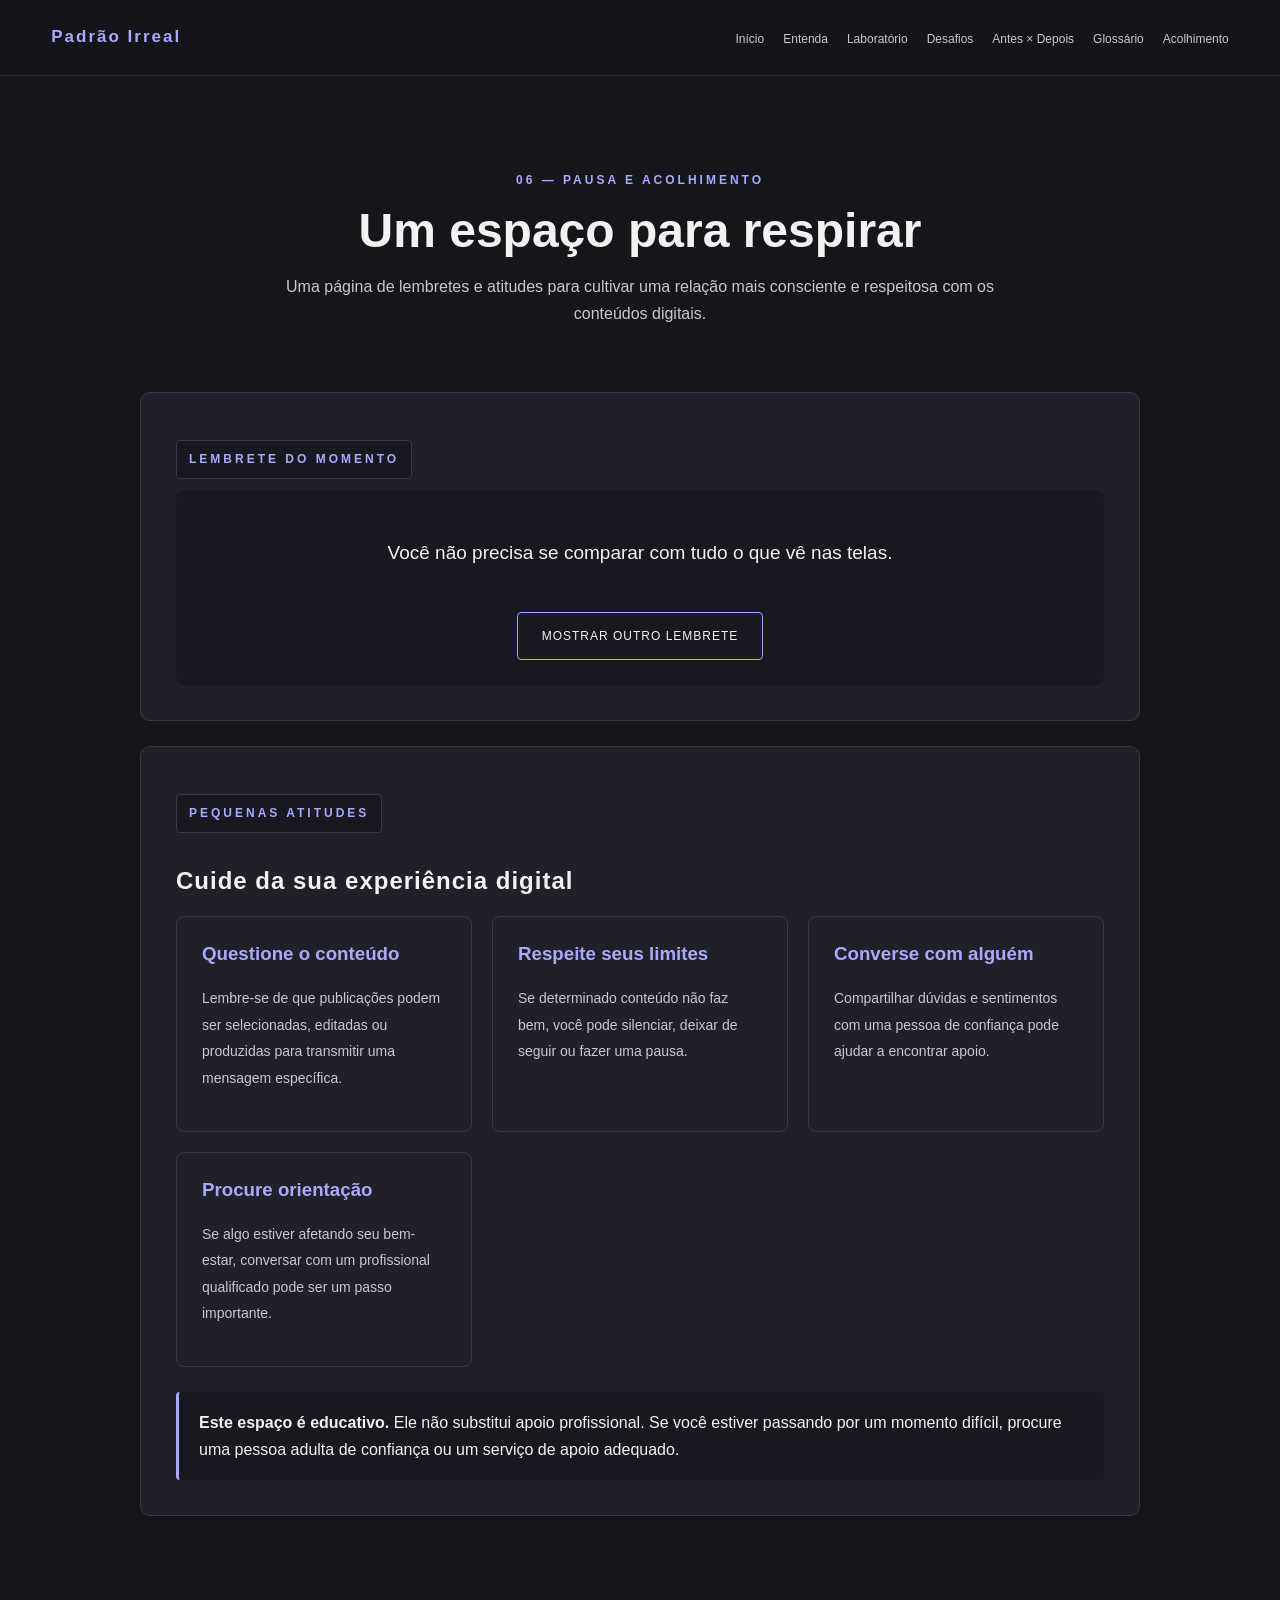
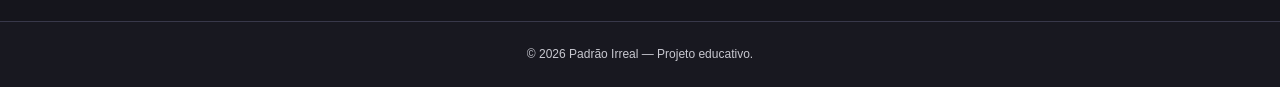
==== pages/acolhimento.html @ 82a1887c "Add files via upload" ====
<!DOCTYPE html>
<html lang="pt-BR">
<head>
    <meta charset="UTF-8">
    <meta name="viewport" content="width=device-width, initial-scale=1.0">
    <meta name="description" content="Padrão Irreal: conteúdo educativo sobre imagens, filtros e percepção.">
    <title>Acolhimento | Padrão Irreal</title>
    <link rel="stylesheet" href="../style.css">
</head>
<body>
    <a href="#conteudo-principal" class="skip-link">Pular para o conteúdo</a>
    <header>
        <nav aria-label="Navegação principal">
            <a class="logo" href="../index.html">Padrão Irreal</a>
            <ul>
                <li><a href="../index.html">Início</a></li>
                <li><a href="distorcao.html">Entenda</a></li>
                <li><a href="laboratorio.html">Laboratório</a></li>
                <li><a href="desafios.html">Desafios</a></li>
                <li><a href="comparacao.html">Antes × Depois</a></li>
                <li><a href="glossario.html">Glossário</a></li>
                <li><a href="acolhimento.html">Acolhimento</a></li>
            </ul>
        </nav>
    </header>
    <main id="conteudo-principal" class="inner-page">
        
<section class="inner-hero">
    <p class="tag">06 — PAUSA E ACOLHIMENTO</p>
    <h1>Um espaço para respirar</h1>
    <p>Uma página de lembretes e atitudes para cultivar uma relação mais consciente e respeitosa com os conteúdos digitais.</p>
</section>
<section class="content-panel" id="espaco-acolhimento">
    <p class="tag">LEMBRETE DO MOMENTO</p>
    <div class="welcome-message">
        <p id="mensagem-acolhimento" aria-live="polite">Você não precisa se comparar com tudo o que vê nas telas.</p>
        <button type="button" id="nova-mensagem">MOSTRAR OUTRO LEMBRETE</button>
    </div>
</section>
<section class="content-panel">
    <p class="tag">PEQUENAS ATITUDES</p>
    <h2>Cuide da sua experiência digital</h2>
    <div class="care-grid">
        <article class="info-card"><h3>Questione o conteúdo</h3><p>Lembre-se de que publicações podem ser selecionadas, editadas ou produzidas para transmitir uma mensagem específica.</p></article>
        <article class="info-card"><h3>Respeite seus limites</h3><p>Se determinado conteúdo não faz bem, você pode silenciar, deixar de seguir ou fazer uma pausa.</p></article>
        <article class="info-card"><h3>Converse com alguém</h3><p>Compartilhar dúvidas e sentimentos com uma pessoa de confiança pode ajudar a encontrar apoio.</p></article>
        <article class="info-card"><h3>Procure orientação</h3><p>Se algo estiver afetando seu bem-estar, conversar com um profissional qualificado pode ser um passo importante.</p></article>
    </div>
    <div class="note"><strong>Este espaço é educativo.</strong> Ele não substitui apoio profissional. Se você estiver passando por um momento difícil, procure uma pessoa adulta de confiança ou um serviço de apoio adequado.</div>
</section>
    </main>
    <footer class="site-footer"><p>© 2026 Padrão Irreal — Projeto educativo.</p></footer>
    <script src="../acolhimento.js"></script>
</body>
</html>
---- style.css ----
/* IDENTIDADE VISUAL */
:root {
    --cor-fundo: #15151c;
    --cor-cartao: #20202b;
    --cor-cartao-escuro: #181820;
    --cor-destaque: #a9a9ff;
    --cor-texto: #f2f2f2;
    --cor-texto-secundario: #c8c8d0;
    --cor-borda: #38384a;
    --fonte-principal: Arial, sans-serif;
    --raio-padrao: 8px;
    --transicao-padrao: 0.3s ease;
}

* { box-sizing: border-box; }
html { scroll-behavior: smooth; }
body {
    margin: 0;
    padding-top: 85px;
    background: var(--cor-fundo);
    color: var(--cor-texto);
    font-family: var(--fonte-principal);
    line-height: 1.7;
}
a { color: var(--cor-texto); text-decoration: none; }
a:hover { color: var(--cor-destaque); }
button, input { font: inherit; }
h1, h2, h3 { line-height: 1.3; }
p { color: var(--cor-texto-secundario); }

/* ACESSIBILIDADE */
.skip-link {
    position: absolute; top: -100px; left: 15px; z-index: 2000;
    padding: 12px 18px; background: var(--cor-destaque); color: var(--cor-fundo);
    border-radius: 5px; font-weight: bold;
}
.skip-link:focus { top: 15px; }
a:focus-visible, button:focus-visible, input:focus-visible {
    outline: 3px solid var(--cor-destaque); outline-offset: 4px;
}

/* CABEÇALHO E MENU */
header {
    position: fixed; top: 0; left: 0; width: 100%; z-index: 1000;
    background: rgba(21, 21, 28, 0.96);
    border-bottom: 1px solid rgba(56, 56, 74, 0.7);
    backdrop-filter: blur(10px);
}
nav {
    width: 92%; max-width: 1250px; min-height: 75px; margin: auto;
    display: flex; justify-content: space-between; align-items: center;
    gap: 18px; flex-wrap: wrap; padding: 12px 0;
}
.logo { color: var(--cor-destaque); font-size: 17px; font-weight: bold; letter-spacing: 2px; white-space: nowrap; }
nav ul {
    display: flex; align-items: center; justify-content: center; flex-wrap: wrap;
    gap: 12px 19px; list-style: none; padding: 0; margin: 0;
}
nav li a { font-size: 12px; color: var(--cor-texto-secundario); }
nav li a:hover, nav li a:focus-visible { color: var(--cor-destaque); }

/* ELEMENTOS GERAIS */
.tag { color: var(--cor-destaque); font-size: 12px; letter-spacing: 3px; font-weight: bold; }
.hero {
    min-height: 78vh; display: flex; flex-direction: column;
    justify-content: center; align-items: center; text-align: center;
    padding: 70px 20px 60px;
}
.hero h1 { margin: 10px 0; font-size: clamp(42px, 8vw, 72px); letter-spacing: 7px; text-shadow: 3px 3px 0 #555; }
.subtitle { font-size: 21px; margin: 8px 0; }
.intro { max-width: 700px; font-size: 16px; line-height: 1.9; }
button, .button-link {
    display: inline-block; margin-top: 22px; padding: 13px 24px;
    background: transparent; color: var(--cor-texto);
    border: 1px solid var(--cor-destaque); border-radius: 4px;
    cursor: pointer; letter-spacing: 1px; font-size: 12px;
    transition: background-color var(--transicao-padrao), color var(--transicao-padrao), transform var(--transicao-padrao);
}
button:hover, .button-link:hover { background: var(--cor-destaque); color: var(--cor-fundo); transform: translateY(-2px); }
.about { max-width: 900px; margin: auto; padding: 85px 25px; }
.about h2 { max-width: 720px; font-size: 36px; }
.about-text { font-size: 16px; line-height: 1.9; }
.explore-section { max-width: 1100px; margin: auto; padding: 45px 25px 90px; text-align: center; }
.explore-section > h2 { margin-bottom: 35px; }
.explore-grid, .care-grid { display: grid; grid-template-columns: repeat(3, minmax(0, 1fr)); gap: 20px; text-align: left; }
.info-card {
    padding: 25px; background: var(--cor-cartao); border: 1px solid var(--cor-borda);
    border-radius: var(--raio-padrao);
    transition: transform var(--transicao-padrao), border-color var(--transicao-padrao), background-color var(--transicao-padrao);
}
.info-card:hover { transform: translateY(-4px); border-color: var(--cor-destaque); background: #252535; }
.info-card h3 { color: var(--cor-destaque); margin-top: 0; }
.info-card p { font-size: 14px; line-height: 1.8; }
.explore-card { display: block; }
.explore-card span { color: var(--cor-destaque); font-size: 13px; }
.support {
    max-width: 850px; width: calc(100% - 40px); margin: 30px auto 90px;
    padding: 45px; background: var(--cor-cartao); border: 1px solid var(--cor-borda);
    border-radius: 12px; text-align: left;
}
.support h2 { font-size: 30px; }
.support p { line-height: 1.9; }
.site-footer { padding: 22px; text-align: center; border-top: 1px solid var(--cor-borda); background: var(--cor-cartao-escuro); }
.site-footer p { margin: 0; font-size: 12px; }

/* PÁGINAS INTERNAS */
.inner-page { max-width: 1000px; width: calc(100% - 40px); margin: auto; padding: 35px 0 80px; }
.inner-hero { padding: 40px 15px 30px; text-align: center; }
.inner-hero h1 { font-size: clamp(32px, 6vw, 48px); margin: 8px 0; }
.inner-hero p { max-width: 720px; margin: 10px auto; }
.content-panel {
    margin: 25px 0; padding: 35px; background: var(--cor-cartao);
    border: 1px solid var(--cor-borda); border-radius: 10px;
}
.content-panel h2 { letter-spacing: 1px; }
.content-panel p { line-height: 1.9; }
.content-panel > .tag { display: inline-block; padding: 7px 12px; border: 1px solid var(--cor-borda); border-radius: 4px; background: var(--cor-cartao-escuro); }
.note { margin-top: 25px; padding: 17px 20px; border-left: 3px solid var(--cor-destaque); background: var(--cor-cartao-escuro); border-radius: 4px; }
.question-list li { margin-bottom: 12px; color: var(--cor-texto-secundario); }

/* QUIZ */
.quiz-box { max-width: 760px; margin: 20px auto; }
.quiz-top { display: flex; justify-content: space-between; gap: 12px; flex-wrap: wrap; color: var(--cor-destaque); font-size: 13px; }
.progress-track { height: 8px; margin: 18px 0 25px; background: #101016; border-radius: 10px; overflow: hidden; }
#barra-progresso { height: 100%; width: 0; background: var(--cor-destaque); transition: width .3s ease; }
#categoria-pergunta { color: var(--cor-destaque); font-size: 12px; letter-spacing: 2px; }
#texto-pergunta { font-size: 22px; }
.answer-option { display: block; width: 100%; margin: 12px 0; padding: 15px; text-align: left; letter-spacing: 0; border-color: var(--cor-borda); }
.answer-option:disabled { opacity: 1; cursor: default; }
.answer-option.correct { border-color: #8bd6a5; background: rgba(139,214,165,.12); }
.answer-option.incorrect { border-color: #e59b9b; background: rgba(229,155,155,.10); }
#resultado-quiz { min-height: 55px; color: var(--cor-texto-secundario); }
#tela-final-quiz { text-align: center; }

/* LABORATÓRIO VISUAL */
.visual-lab { max-width: 760px; margin: auto; }
.upload-label { display: inline-block; padding: 12px 18px; border: 1px solid var(--cor-destaque); border-radius: 4px; cursor: pointer; color: var(--cor-texto); }
.upload-label:hover { background: var(--cor-destaque); color: var(--cor-fundo); }
#imagem-upload { position: absolute; width: 1px; height: 1px; opacity: 0; }
.image-preview { min-height: 180px; display: flex; align-items: center; justify-content: center; margin: 22px 0; padding: 15px; background: var(--cor-cartao-escuro); border: 1px dashed var(--cor-borda); border-radius: 8px; }
.image-preview img { display: block; max-width: 100%; max-height: 430px; object-fit: contain; }
#mensagem-laboratorio { font-size: 13px; }
.control-group { margin: 20px 0; text-align: left; }
.control-group label { display: flex; justify-content: space-between; gap: 12px; margin-bottom: 8px; color: var(--cor-texto-secundario); }
.control-group input { width: 100%; accent-color: var(--cor-destaque); }

/* COMPARAÇÃO */
.comparison-container {
    --posicao-comparacao: 50%;
    position: relative; width: 100%; max-width: 750px; height: 420px;
    margin: 25px auto; overflow: hidden; background: var(--cor-cartao-escuro);
    border: 1px solid var(--cor-borda); border-radius: 8px;
}
.comparison-container img { position: absolute; inset: 0; width: 100%; height: 100%; object-fit: contain; }
#imagem-alterada { clip-path: inset(0 0 0 50%); }
.comparison-container::after { content: ""; position: absolute; top: 0; bottom: 0; left: var(--posicao-comparacao); width: 3px; background: var(--cor-destaque); transform: translateX(-50%); pointer-events: none; }
.comparison-label { position: absolute; top: 12px; z-index: 2; padding: 5px 9px; background: rgba(21,21,28,.85); color: var(--cor-texto); font-size: 11px; letter-spacing: 1px; }
.comparison-label.original { left: 12px; }
.comparison-label.alterada { right: 12px; }
#controle-comparacao { width: 100%; accent-color: var(--cor-destaque); }

/* GLOSSÁRIO */
.glossary-search { max-width: 850px; margin: 35px auto; text-align: left; }
.glossary-search label { display: block; margin-bottom: 12px; color: var(--cor-destaque); font-size: 12px; letter-spacing: 2px; }
.glossary-search input { width: 100%; padding: 15px; background: var(--cor-cartao-escuro); border: 1px solid var(--cor-borda); border-radius: 5px; color: var(--cor-texto); font-size: 15px; }
.glossary-search input:focus { border-color: var(--cor-destaque); }
#mensagem-pesquisa { max-width: 850px; margin: 0 auto 20px; color: var(--cor-destaque); font-size: 14px; }
.glossary-list { display: grid; grid-template-columns: repeat(2, minmax(0,1fr)); gap: 20px; }
.glossary-item { text-align: left; }
.glossary-item h3 { color: var(--cor-destaque); }

/* ACOLHIMENTO */
.welcome-message { text-align: center; padding: 25px; background: var(--cor-cartao-escuro); border-radius: 8px; }
#welcome-message, #mensagem-acolhimento { color: var(--cor-texto); font-size: 19px; }

/* RESPONSIVIDADE */
@media (max-width: 900px) {
    nav { justify-content: center; }
    nav ul { gap: 10px 14px; }
    .explore-grid, .care-grid { grid-template-columns: repeat(2, minmax(0,1fr)); }
}
@media (max-width: 700px) {
    body { padding-top: 125px; }
    nav { width: 94%; gap: 8px; }
    nav ul { gap: 7px 11px; }
    nav li a { font-size: 11px; }
    .hero { min-height: 65vh; }
    .hero h1 { letter-spacing: 3px; }
    .about { padding: 55px 20px; }
    .about h2 { font-size: 28px; }
    .support { padding: 28px 22px; }
    .content-panel { padding: 23px 18px; }
    .inner-page { width: calc(100% - 28px); }
    .explore-grid, .care-grid, .glossary-list { grid-template-columns: 1fr; }
    .comparison-container { height: 300px; }
    button, .button-link, .upload-label { max-width: 100%; box-sizing: border-box; }
}
@media (prefers-reduced-motion: reduce) {
    html { scroll-behavior: auto; }
    *, *::before, *::after { animation-duration: .01ms !important; animation-iteration-count: 1 !important; transition-duration: .01ms !important; }
}
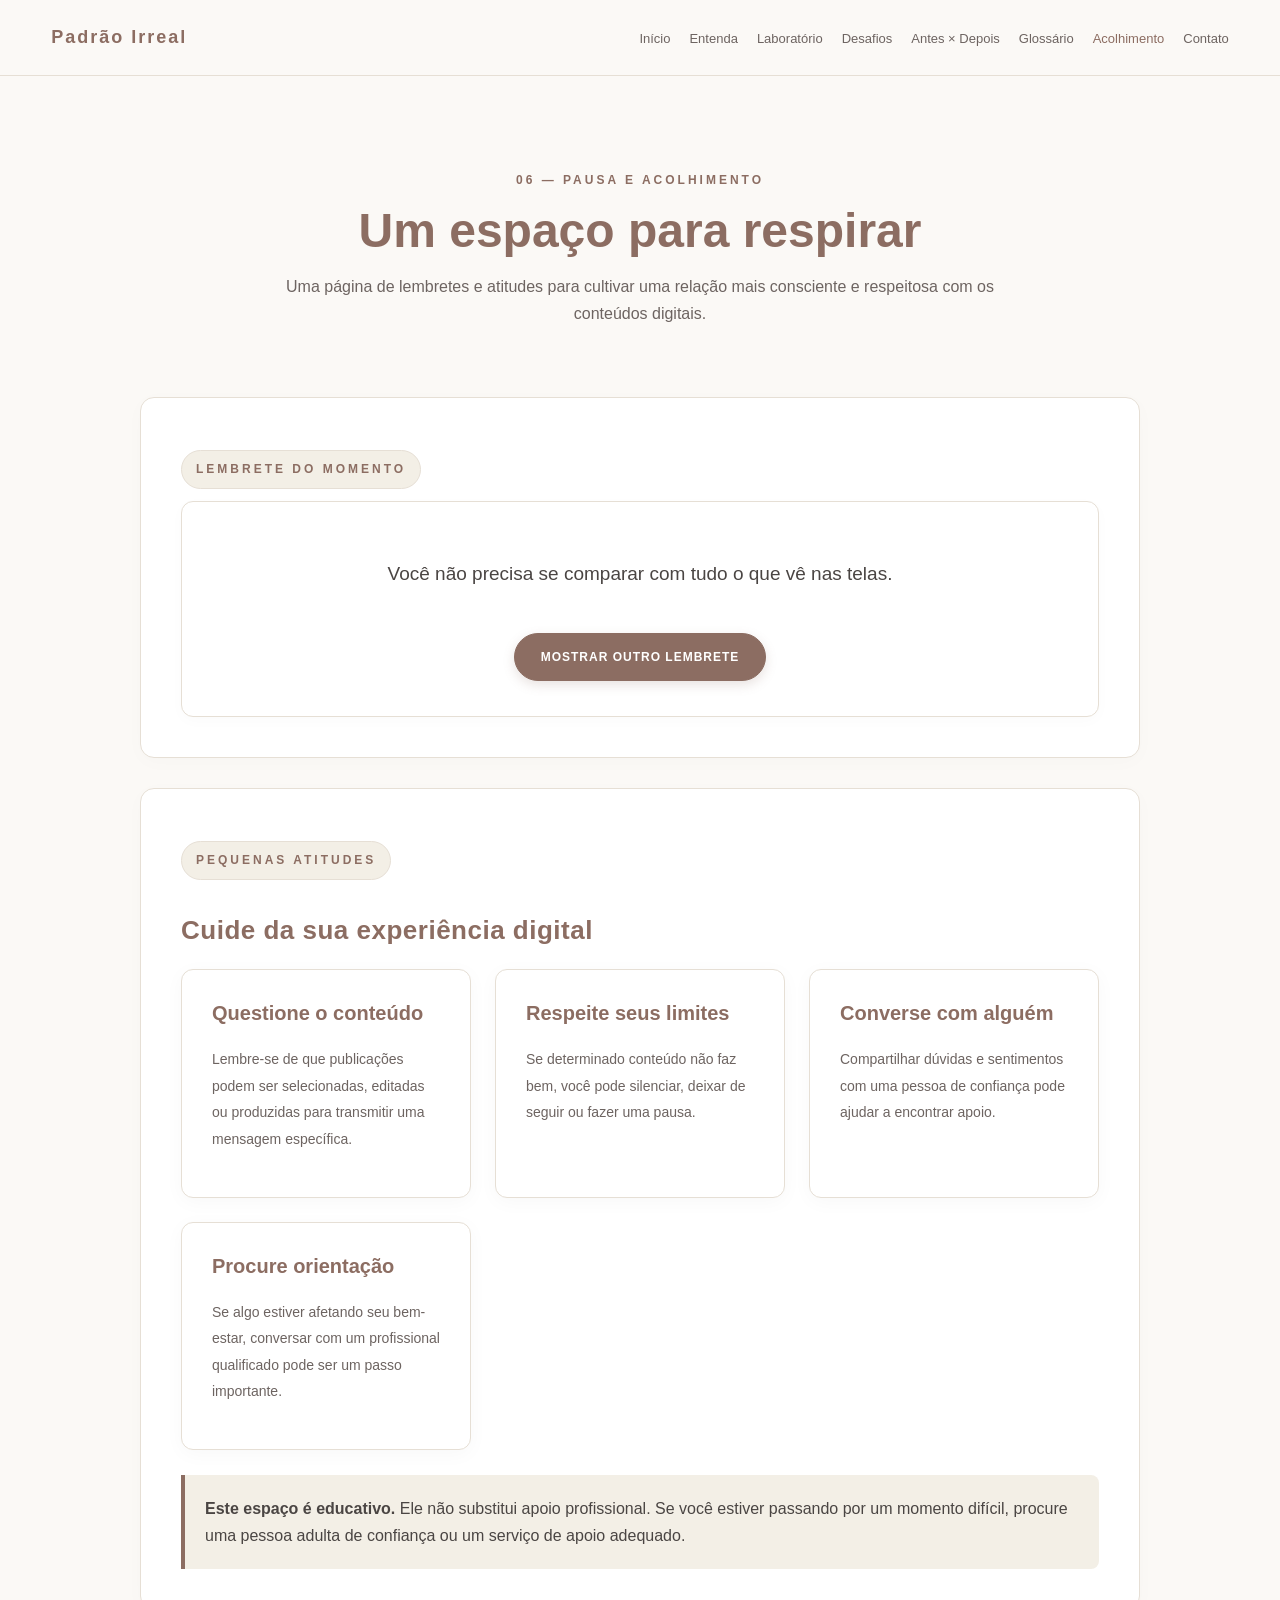
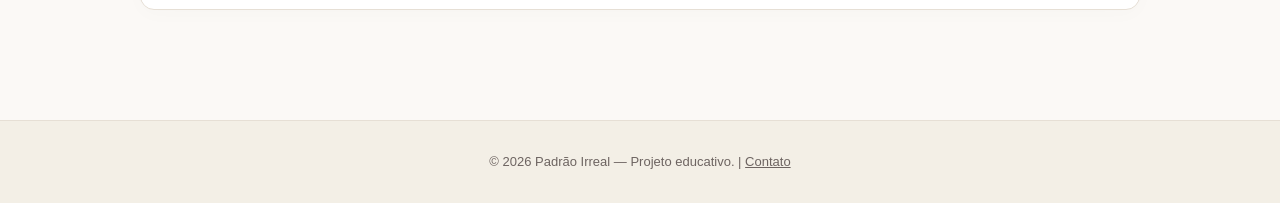
==== commit 821163ed: "Add files via upload" ====
--- a/pages/acolhimento.html
+++ b/pages/acolhimento.html
@@ -9,6 +9,7 @@
 </head>
 <body>
     <a href="#conteudo-principal" class="skip-link">Pular para o conteúdo</a>
+    
     <header>
         <nav aria-label="Navegação principal">
             <a class="logo" href="../index.html">Padrão Irreal</a>
@@ -19,37 +20,58 @@
                 <li><a href="desafios.html">Desafios</a></li>
                 <li><a href="comparacao.html">Antes × Depois</a></li>
                 <li><a href="glossario.html">Glossário</a></li>
-                <li><a href="acolhimento.html">Acolhimento</a></li>
+                <li><a href="acolhimento.html" class="active">Acolhimento</a></li>
+                <li><a href="contato.html">Contato</a></li>
             </ul>
         </nav>
     </header>
+
     <main id="conteudo-principal" class="inner-page">
-        
-<section class="inner-hero">
-    <p class="tag">06 — PAUSA E ACOLHIMENTO</p>
-    <h1>Um espaço para respirar</h1>
-    <p>Uma página de lembretes e atitudes para cultivar uma relação mais consciente e respeitosa com os conteúdos digitais.</p>
-</section>
-<section class="content-panel" id="espaco-acolhimento">
-    <p class="tag">LEMBRETE DO MOMENTO</p>
-    <div class="welcome-message">
-        <p id="mensagem-acolhimento" aria-live="polite">Você não precisa se comparar com tudo o que vê nas telas.</p>
-        <button type="button" id="nova-mensagem">MOSTRAR OUTRO LEMBRETE</button>
-    </div>
-</section>
-<section class="content-panel">
-    <p class="tag">PEQUENAS ATITUDES</p>
-    <h2>Cuide da sua experiência digital</h2>
-    <div class="care-grid">
-        <article class="info-card"><h3>Questione o conteúdo</h3><p>Lembre-se de que publicações podem ser selecionadas, editadas ou produzidas para transmitir uma mensagem específica.</p></article>
-        <article class="info-card"><h3>Respeite seus limites</h3><p>Se determinado conteúdo não faz bem, você pode silenciar, deixar de seguir ou fazer uma pausa.</p></article>
-        <article class="info-card"><h3>Converse com alguém</h3><p>Compartilhar dúvidas e sentimentos com uma pessoa de confiança pode ajudar a encontrar apoio.</p></article>
-        <article class="info-card"><h3>Procure orientação</h3><p>Se algo estiver afetando seu bem-estar, conversar com um profissional qualificado pode ser um passo importante.</p></article>
-    </div>
-    <div class="note"><strong>Este espaço é educativo.</strong> Ele não substitui apoio profissional. Se você estiver passando por um momento difícil, procure uma pessoa adulta de confiança ou um serviço de apoio adequado.</div>
-</section>
+        <section class="inner-hero">
+            <p class="tag">06 — PAUSA E ACOLHIMENTO</p>
+            <h1>Um espaço para respirar</h1>
+            <p>Uma página de lembretes e atitudes para cultivar uma relação mais consciente e respeitosa com os conteúdos digitais.</p>
+        </section>
+
+        <section class="content-panel" id="espaco-acolhimento">
+            <p class="tag">LEMBRETE DO MOMENTO</p>
+            <div class="welcome-message">
+                <p id="mensagem-acolhimento" aria-live="polite">Você não precisa se comparar com tudo o que vê nas telas.</p>
+                <button type="button" id="nova-mensagem">MOSTRAR OUTRO LEMBRETE</button>
+            </div>
+        </section>
+
+        <section class="content-panel">
+            <p class="tag">PEQUENAS ATITUDES</p>
+            <h2>Cuide da sua experiência digital</h2>
+            <div class="care-grid">
+                <article class="info-card">
+                    <h3>Questione o conteúdo</h3>
+                    <p>Lembre-se de que publicações podem ser selecionadas, editadas ou produzidas para transmitir uma mensagem específica.</p>
+                </article>
+                <article class="info-card">
+                    <h3>Respeite seus limites</h3>
+                    <p>Se determinado conteúdo não faz bem, você pode silenciar, deixar de seguir ou fazer uma pausa.</p>
+                </article>
+                <article class="info-card">
+                    <h3>Converse com alguém</h3>
+                    <p>Compartilhar dúvidas e sentimentos com uma pessoa de confiança pode ajudar a encontrar apoio.</p>
+                </article>
+                <article class="info-card">
+                    <h3>Procure orientação</h3>
+                    <p>Se algo estiver afetando seu bem-estar, conversar com um profissional qualificado pode ser um passo importante.</p>
+                </article>
+            </div>
+            <div class="note">
+                <strong>Este espaço é educativo.</strong> Ele não substitui apoio profissional. Se você estiver passando por um momento difícil, procure uma pessoa adulta de confiança ou um serviço de apoio adequado.
+            </div>
+        </section>
     </main>
-    <footer class="site-footer"><p>© 2026 Padrão Irreal — Projeto educativo.</p></footer>
+
+    <footer class="site-footer">
+        <p>© 2026 Padrão Irreal — Projeto educativo. | <a href="contato.html" style="color: inherit; text-decoration: underline;">Contato</a></p>
+    </footer>
+
     <script src="../acolhimento.js"></script>
 </body>
-</html>
+</html>
--- a/style.css
+++ b/style.css
@@ -1,19 +1,21 @@
-/* IDENTIDADE VISUAL */
+/* IDENTIDADE VISUAL - CORES ACOLHEDORAS E CLARAS */
 :root {
-    --cor-fundo: #15151c;
-    --cor-cartao: #20202b;
-    --cor-cartao-escuro: #181820;
-    --cor-destaque: #a9a9ff;
-    --cor-texto: #f2f2f2;
-    --cor-texto-secundario: #c8c8d0;
-    --cor-borda: #38384a;
+    --cor-fundo: #fbf9f6;          /* Fundo marfim/areia bem claro e suave */
+    --cor-cartao: #ffffff;         /* Cartões em branco puro para contraste limpo */
+    --cor-cartao-escuro: #f3efe6;  /* Tom de apoio acolhedor e levemente mais quente */
+    --cor-destaque: #8c6d62;       /* Tom terroso suave e elegante (marrom acolhedor) */
+    --cor-destaque-claro: #d7ccc8; /* Tom pastel secundário para detalhes */
+    --cor-texto: #4a4543;          /* Texto principal escuro mas suave (não agride os olhos) */
+    --cor-texto-secundario: #6d6461;/* Texto secundário legível e acolhedor */
+    --cor-borda: #e6dfd5;          /* Bordas delicadas e discretas */
     --fonte-principal: Arial, sans-serif;
-    --raio-padrao: 8px;
-    --transicao-padrao: 0.3s ease;
+    --raio-padrao: 12px;
+    --transicao-padrao: 0.4s cubic-bezier(0.16, 1, 0.3, 1);
 }
 
 * { box-sizing: border-box; }
 html { scroll-behavior: smooth; }
+
 body {
     margin: 0;
     padding-top: 85px;
@@ -21,17 +23,24 @@
     color: var(--cor-texto);
     font-family: var(--fonte-principal);
     line-height: 1.7;
-}
-a { color: var(--cor-texto); text-decoration: none; }
+    animation: fadeIn 0.8s ease-out;
+}
+
+@keyframes fadeIn {
+    from { opacity: 0; transform: translateY(6px); }
+    to { opacity: 1; transform: translateY(0); }
+}
+
+a { color: var(--cor-texto); text-decoration: none; transition: color var(--transicao-padrao); }
 a:hover { color: var(--cor-destaque); }
 button, input { font: inherit; }
-h1, h2, h3 { line-height: 1.3; }
+h1, h2, h3 { line-height: 1.3; color: var(--cor-destaque); }
 p { color: var(--cor-texto-secundario); }
 
 /* ACESSIBILIDADE */
 .skip-link {
     position: absolute; top: -100px; left: 15px; z-index: 2000;
-    padding: 12px 18px; background: var(--cor-destaque); color: var(--cor-fundo);
+    padding: 12px 18px; background: var(--cor-destaque); color: #fff;
     border-radius: 5px; font-weight: bold;
 }
 .skip-link:focus { top: 15px; }
@@ -42,136 +51,160 @@
 /* CABEÇALHO E MENU */
 header {
     position: fixed; top: 0; left: 0; width: 100%; z-index: 1000;
-    background: rgba(21, 21, 28, 0.96);
-    border-bottom: 1px solid rgba(56, 56, 74, 0.7);
-    backdrop-filter: blur(10px);
+    background: rgba(251, 249, 246, 0.92);
+    border-bottom: 1px solid var(--cor-borda);
+    backdrop-filter: blur(12px);
+    transition: all var(--transicao-padrao);
 }
 nav {
     width: 92%; max-width: 1250px; min-height: 75px; margin: auto;
     display: flex; justify-content: space-between; align-items: center;
     gap: 18px; flex-wrap: wrap; padding: 12px 0;
 }
-.logo { color: var(--cor-destaque); font-size: 17px; font-weight: bold; letter-spacing: 2px; white-space: nowrap; }
+.logo { color: var(--cor-destaque); font-size: 18px; font-weight: bold; letter-spacing: 2px; white-space: nowrap; }
 nav ul {
     display: flex; align-items: center; justify-content: center; flex-wrap: wrap;
     gap: 12px 19px; list-style: none; padding: 0; margin: 0;
 }
-nav li a { font-size: 12px; color: var(--cor-texto-secundario); }
-nav li a:hover, nav li a:focus-visible { color: var(--cor-destaque); }
-
-/* ELEMENTOS GERAIS */
-.tag { color: var(--cor-destaque); font-size: 12px; letter-spacing: 3px; font-weight: bold; }
+nav li a { font-size: 13px; font-weight: 500; color: var(--cor-texto-secundario); transition: color 0.3s; }
+nav li a:hover, nav li a:focus-visible, nav li a.active { color: var(--cor-destaque); }
+
+/* ELEMENTOS GERAIS & ANIMAÇÕES */
+.tag { color: var(--cor-destaque); font-size: 12px; letter-spacing: 3px; font-weight: bold; text-transform: uppercase; }
+
 .hero {
     min-height: 78vh; display: flex; flex-direction: column;
     justify-content: center; align-items: center; text-align: center;
     padding: 70px 20px 60px;
-}
-.hero h1 { margin: 10px 0; font-size: clamp(42px, 8vw, 72px); letter-spacing: 7px; text-shadow: 3px 3px 0 #555; }
-.subtitle { font-size: 21px; margin: 8px 0; }
+    animation: floatHero 6s ease-in-out infinite alternate;
+}
+
+@keyframes floatHero {
+    0% { transform: translateY(0); }
+    100% { transform: translateY(-6px); }
+}
+
+.hero h1 { margin: 10px 0; font-size: clamp(42px, 8vw, 72px); letter-spacing: 5px; color: var(--cor-destaque); text-shadow: 2px 2px 4px rgba(140, 109, 98, 0.1); }
+.subtitle { font-size: 21px; margin: 8px 0; color: var(--cor-texto); font-weight: 500; }
 .intro { max-width: 700px; font-size: 16px; line-height: 1.9; }
+
 button, .button-link {
-    display: inline-block; margin-top: 22px; padding: 13px 24px;
-    background: transparent; color: var(--cor-texto);
-    border: 1px solid var(--cor-destaque); border-radius: 4px;
-    cursor: pointer; letter-spacing: 1px; font-size: 12px;
-    transition: background-color var(--transicao-padrao), color var(--transicao-padrao), transform var(--transicao-padrao);
-}
-button:hover, .button-link:hover { background: var(--cor-destaque); color: var(--cor-fundo); transform: translateY(-2px); }
-.about { max-width: 900px; margin: auto; padding: 85px 25px; }
-.about h2 { max-width: 720px; font-size: 36px; }
-.about-text { font-size: 16px; line-height: 1.9; }
+    display: inline-block; margin-top: 22px; padding: 13px 26px;
+    background: var(--cor-destaque); color: #fff;
+    border: 1px solid var(--cor-destaque); border-radius: 25px;
+    cursor: pointer; letter-spacing: 1px; font-size: 12px; font-weight: bold;
+    box-shadow: 0 4px 12px rgba(140, 109, 98, 0.2);
+    transition: background-color var(--transicao-padrao), color var(--transicao-padrao), transform var(--transicao-padrao), box-shadow var(--transicao-padrao);
+}
+button:hover, .button-link:hover { background: #73554b; border-color: #73554b; color: #fff; transform: translateY(-3px); box-shadow: 0 6px 16px rgba(140, 109, 98, 0.3); }
+
+.about { max-width: 900px; margin: auto; padding: 85px 25px; text-align: center; }
+.about h2 { max-width: 720px; margin: 15px auto; font-size: 34px; }
+.about-text { font-size: 16px; line-height: 1.9; text-align: left; margin-bottom: 20px; }
+
 .explore-section { max-width: 1100px; margin: auto; padding: 45px 25px 90px; text-align: center; }
-.explore-section > h2 { margin-bottom: 35px; }
-.explore-grid, .care-grid { display: grid; grid-template-columns: repeat(3, minmax(0, 1fr)); gap: 20px; text-align: left; }
+.explore-section > h2 { margin-bottom: 35px; font-size: 32px; }
+
+.explore-grid, .care-grid { display: grid; grid-template-columns: repeat(3, minmax(0, 1fr)); gap: 24px; text-align: left; }
+
 .info-card {
-    padding: 25px; background: var(--cor-cartao); border: 1px solid var(--cor-borda);
+    padding: 30px; background: var(--cor-cartao); border: 1px solid var(--cor-borda);
     border-radius: var(--raio-padrao);
-    transition: transform var(--transicao-padrao), border-color var(--transicao-padrao), background-color var(--transicao-padrao);
-}
-.info-card:hover { transform: translateY(-4px); border-color: var(--cor-destaque); background: #252535; }
-.info-card h3 { color: var(--cor-destaque); margin-top: 0; }
+    box-shadow: 0 4px 20px rgba(0, 0, 0, 0.03);
+    transition: transform var(--transicao-padrao), border-color var(--transicao-padrao), box-shadow var(--transicao-padrao);
+}
+.info-card:hover { transform: translateY(-6px); border-color: var(--cor-destaque); box-shadow: 0 10px 25px rgba(140, 109, 98, 0.1); }
+.info-card h3 { color: var(--cor-destaque); margin-top: 0; font-size: 20px; }
 .info-card p { font-size: 14px; line-height: 1.8; }
 .explore-card { display: block; }
-.explore-card span { color: var(--cor-destaque); font-size: 13px; }
+.explore-card span { color: var(--cor-destaque); font-size: 13px; font-weight: bold; display: inline-block; margin-top: 10px; }
+
 .support {
     max-width: 850px; width: calc(100% - 40px); margin: 30px auto 90px;
-    padding: 45px; background: var(--cor-cartao); border: 1px solid var(--cor-borda);
-    border-radius: 12px; text-align: left;
-}
-.support h2 { font-size: 30px; }
+    padding: 50px; background: var(--cor-cartao); border: 1px solid var(--cor-borda);
+    border-radius: 16px; text-align: left; box-shadow: 0 8px 30px rgba(0, 0, 0, 0.04);
+}
+.support h2 { font-size: 30px; margin-top: 10px; }
 .support p { line-height: 1.9; }
-.site-footer { padding: 22px; text-align: center; border-top: 1px solid var(--cor-borda); background: var(--cor-cartao-escuro); }
-.site-footer p { margin: 0; font-size: 12px; }
+
+.site-footer { padding: 30px; text-align: center; border-top: 1px solid var(--cor-borda); background: var(--cor-cartao-escuro); }
+.site-footer p { margin: 0; font-size: 13px; color: var(--cor-texto-secundario); }
 
 /* PÁGINAS INTERNAS */
 .inner-page { max-width: 1000px; width: calc(100% - 40px); margin: auto; padding: 35px 0 80px; }
 .inner-hero { padding: 40px 15px 30px; text-align: center; }
-.inner-hero h1 { font-size: clamp(32px, 6vw, 48px); margin: 8px 0; }
+.inner-hero h1 { font-size: clamp(32px, 6vw, 48px); margin: 8px 0; color: var(--cor-destaque); }
 .inner-hero p { max-width: 720px; margin: 10px auto; }
+
 .content-panel {
-    margin: 25px 0; padding: 35px; background: var(--cor-cartao);
-    border: 1px solid var(--cor-borda); border-radius: 10px;
-}
-.content-panel h2 { letter-spacing: 1px; }
+    margin: 30px 0; padding: 40px; background: var(--cor-cartao);
+    border: 1px solid var(--cor-borda); border-radius: 14px;
+    box-shadow: 0 4px 20px rgba(0,0,0,0.02);
+}
+.content-panel h2 { letter-spacing: 0.5px; font-size: 26px; }
 .content-panel p { line-height: 1.9; }
-.content-panel > .tag { display: inline-block; padding: 7px 12px; border: 1px solid var(--cor-borda); border-radius: 4px; background: var(--cor-cartao-escuro); }
-.note { margin-top: 25px; padding: 17px 20px; border-left: 3px solid var(--cor-destaque); background: var(--cor-cartao-escuro); border-radius: 4px; }
+.content-panel > .tag { display: inline-block; padding: 7px 14px; border: 1px solid var(--cor-borda); border-radius: 20px; background: var(--cor-cartao-escuro); }
+
+.note { margin-top: 25px; padding: 20px; border-left: 4px solid var(--cor-destaque); background: var(--cor-cartao-escuro); border-radius: 0 8px 8px 0; }
 .question-list li { margin-bottom: 12px; color: var(--cor-texto-secundario); }
 
 /* QUIZ */
 .quiz-box { max-width: 760px; margin: 20px auto; }
-.quiz-top { display: flex; justify-content: space-between; gap: 12px; flex-wrap: wrap; color: var(--cor-destaque); font-size: 13px; }
-.progress-track { height: 8px; margin: 18px 0 25px; background: #101016; border-radius: 10px; overflow: hidden; }
-#barra-progresso { height: 100%; width: 0; background: var(--cor-destaque); transition: width .3s ease; }
+.quiz-top { display: flex; justify-content: space-between; gap: 12px; flex-wrap: wrap; color: var(--cor-destaque); font-size: 13px; font-weight: bold; }
+.progress-track { height: 8px; margin: 18px 0 25px; background: var(--cor-borda); border-radius: 10px; overflow: hidden; }
+#barra-progresso { height: 100%; width: 0; background: var(--cor-destaque); transition: width .4s ease; }
 #categoria-pergunta { color: var(--cor-destaque); font-size: 12px; letter-spacing: 2px; }
-#texto-pergunta { font-size: 22px; }
-.answer-option { display: block; width: 100%; margin: 12px 0; padding: 15px; text-align: left; letter-spacing: 0; border-color: var(--cor-borda); }
+#texto-pergunta { font-size: 22px; color: var(--cor-destaque); }
+
+.answer-option { display: block; width: 100%; margin: 12px 0; padding: 18px; text-align: left; letter-spacing: 0; border-color: var(--cor-borda); background: var(--cor-cartao); color: var(--cor-texto); border-radius: 8px; font-weight: 500; }
+.answer-option:hover { background: var(--cor-cartao-escuro); transform: none; }
 .answer-option:disabled { opacity: 1; cursor: default; }
-.answer-option.correct { border-color: #8bd6a5; background: rgba(139,214,165,.12); }
-.answer-option.incorrect { border-color: #e59b9b; background: rgba(229,155,155,.10); }
-#resultado-quiz { min-height: 55px; color: var(--cor-texto-secundario); }
+.answer-option.correct { border-color: #81c784; background: rgba(129, 199, 132, 0.15); color: #2e7d32; }
+.answer-option.incorrect { border-color: #e57373; background: rgba(229, 115, 115, 0.15); color: #c62828; }
+#resultado-quiz { min-height: 55px; color: var(--cor-texto-secundario); font-weight: 500; }
 #tela-final-quiz { text-align: center; }
 
 /* LABORATÓRIO VISUAL */
 .visual-lab { max-width: 760px; margin: auto; }
-.upload-label { display: inline-block; padding: 12px 18px; border: 1px solid var(--cor-destaque); border-radius: 4px; cursor: pointer; color: var(--cor-texto); }
-.upload-label:hover { background: var(--cor-destaque); color: var(--cor-fundo); }
+.upload-label { display: inline-block; padding: 14px 24px; background: var(--cor-destaque); color: #fff; border-radius: 25px; cursor: pointer; font-weight: bold; box-shadow: 0 4px 12px rgba(140, 109, 98, 0.2); transition: all 0.3s; }
+.upload-label:hover { background: #73554b; transform: translateY(-2px); }
 #imagem-upload { position: absolute; width: 1px; height: 1px; opacity: 0; }
-.image-preview { min-height: 180px; display: flex; align-items: center; justify-content: center; margin: 22px 0; padding: 15px; background: var(--cor-cartao-escuro); border: 1px dashed var(--cor-borda); border-radius: 8px; }
-.image-preview img { display: block; max-width: 100%; max-height: 430px; object-fit: contain; }
-#mensagem-laboratorio { font-size: 13px; }
+.image-preview { min-height: 200px; display: flex; align-items: center; justify-content: center; margin: 22px 0; padding: 15px; background: var(--cor-cartao); border: 2px dashed var(--cor-borda); border-radius: 12px; }
+.image-preview img { display: block; max-width: 100%; max-height: 430px; object-fit: contain; border-radius: 8px; }
+#mensagem-laboratorio { font-size: 13px; color: var(--cor-destaque); font-weight: bold; }
 .control-group { margin: 20px 0; text-align: left; }
-.control-group label { display: flex; justify-content: space-between; gap: 12px; margin-bottom: 8px; color: var(--cor-texto-secundario); }
-.control-group input { width: 100%; accent-color: var(--cor-destaque); }
+.control-group label { display: flex; justify-content: space-between; gap: 12px; margin-bottom: 8px; color: var(--cor-texto); font-weight: 500; }
+.control-group input { width: 100%; accent-color: var(--cor-destaque); cursor: pointer; }
 
 /* COMPARAÇÃO */
 .comparison-container {
     --posicao-comparacao: 50%;
     position: relative; width: 100%; max-width: 750px; height: 420px;
-    margin: 25px auto; overflow: hidden; background: var(--cor-cartao-escuro);
-    border: 1px solid var(--cor-borda); border-radius: 8px;
+    margin: 25px auto; overflow: hidden; background: var(--cor-cartao);
+    border: 1px solid var(--cor-borda); border-radius: 12px;
+    box-shadow: 0 6px 20px rgba(0,0,0,0.03);
 }
 .comparison-container img { position: absolute; inset: 0; width: 100%; height: 100%; object-fit: contain; }
 #imagem-alterada { clip-path: inset(0 0 0 50%); }
 .comparison-container::after { content: ""; position: absolute; top: 0; bottom: 0; left: var(--posicao-comparacao); width: 3px; background: var(--cor-destaque); transform: translateX(-50%); pointer-events: none; }
-.comparison-label { position: absolute; top: 12px; z-index: 2; padding: 5px 9px; background: rgba(21,21,28,.85); color: var(--cor-texto); font-size: 11px; letter-spacing: 1px; }
+.comparison-label { position: absolute; top: 12px; z-index: 2; padding: 6px 12px; background: rgba(251,249,246,0.9); color: var(--cor-destaque); font-size: 11px; font-weight: bold; letter-spacing: 1px; border-radius: 20px; border: 1px solid var(--cor-borda); }
 .comparison-label.original { left: 12px; }
 .comparison-label.alterada { right: 12px; }
 #controle-comparacao { width: 100%; accent-color: var(--cor-destaque); }
 
 /* GLOSSÁRIO */
 .glossary-search { max-width: 850px; margin: 35px auto; text-align: left; }
-.glossary-search label { display: block; margin-bottom: 12px; color: var(--cor-destaque); font-size: 12px; letter-spacing: 2px; }
-.glossary-search input { width: 100%; padding: 15px; background: var(--cor-cartao-escuro); border: 1px solid var(--cor-borda); border-radius: 5px; color: var(--cor-texto); font-size: 15px; }
-.glossary-search input:focus { border-color: var(--cor-destaque); }
-#mensagem-pesquisa { max-width: 850px; margin: 0 auto 20px; color: var(--cor-destaque); font-size: 14px; }
-.glossary-list { display: grid; grid-template-columns: repeat(2, minmax(0,1fr)); gap: 20px; }
-.glossary-item { text-align: left; }
-.glossary-item h3 { color: var(--cor-destaque); }
+.glossary-search label { display: block; margin-bottom: 12px; color: var(--cor-destaque); font-size: 12px; letter-spacing: 2px; font-weight: bold; }
+.glossary-search input { width: 100%; padding: 16px; background: var(--cor-cartao); border: 1px solid var(--cor-borda); border-radius: 10px; color: var(--cor-texto); font-size: 15px; outline: none; transition: border-color 0.3s; }
+.glossary-search input:focus { border-color: var(--cor-destaque); box-shadow: 0 0 0 3px rgba(140, 109, 98, 0.1); }
+#mensagem-pesquisa { max-width: 850px; margin: 0 auto 20px; color: var(--cor-destaque); font-size: 14px; font-weight: 500; }
+.glossary-list { display: grid; grid-template-columns: repeat(2, minmax(0,1fr)); gap: 24px; }
+.glossary-item { text-align: left; background: var(--cor-cartao); padding: 25px; border-radius: 12px; border: 1px solid var(--cor-borda); }
+.glossary-item h3 { color: var(--cor-destaque); margin-top: 0; }
 
 /* ACOLHIMENTO */
-.welcome-message { text-align: center; padding: 25px; background: var(--cor-cartao-escuro); border-radius: 8px; }
-#welcome-message, #mensagem-acolhimento { color: var(--cor-texto); font-size: 19px; }
+.welcome-message { text-align: center; padding: 35px; background: var(--cor-cartao); border: 1px solid var(--cor-borda); border-radius: 12px; box-shadow: 0 4px 15px rgba(0,0,0,0.02); }
+#welcome-message, #mensagem-acolhimento { color: var(--cor-texto); font-size: 19px; font-weight: 500; }
 
 /* RESPONSIVIDADE */
 @media (max-width: 900px) {
@@ -183,17 +216,17 @@
     body { padding-top: 125px; }
     nav { width: 94%; gap: 8px; }
     nav ul { gap: 7px 11px; }
-    nav li a { font-size: 11px; }
+    nav li a { font-size: 12px; }
     .hero { min-height: 65vh; }
-    .hero h1 { letter-spacing: 3px; }
+    .hero h1 { letter-spacing: 2px; }
     .about { padding: 55px 20px; }
-    .about h2 { font-size: 28px; }
+    .about h2 { font-size: 26px; }
     .support { padding: 28px 22px; }
     .content-panel { padding: 23px 18px; }
     .inner-page { width: calc(100% - 28px); }
     .explore-grid, .care-grid, .glossary-list { grid-template-columns: 1fr; }
     .comparison-container { height: 300px; }
-    button, .button-link, .upload-label { max-width: 100%; box-sizing: border-box; }
+    button, .button-link, .upload-label { max-width: 100%; box-sizing: border-box; text-align: center; }
 }
 @media (prefers-reduced-motion: reduce) {
     html { scroll-behavior: auto; }
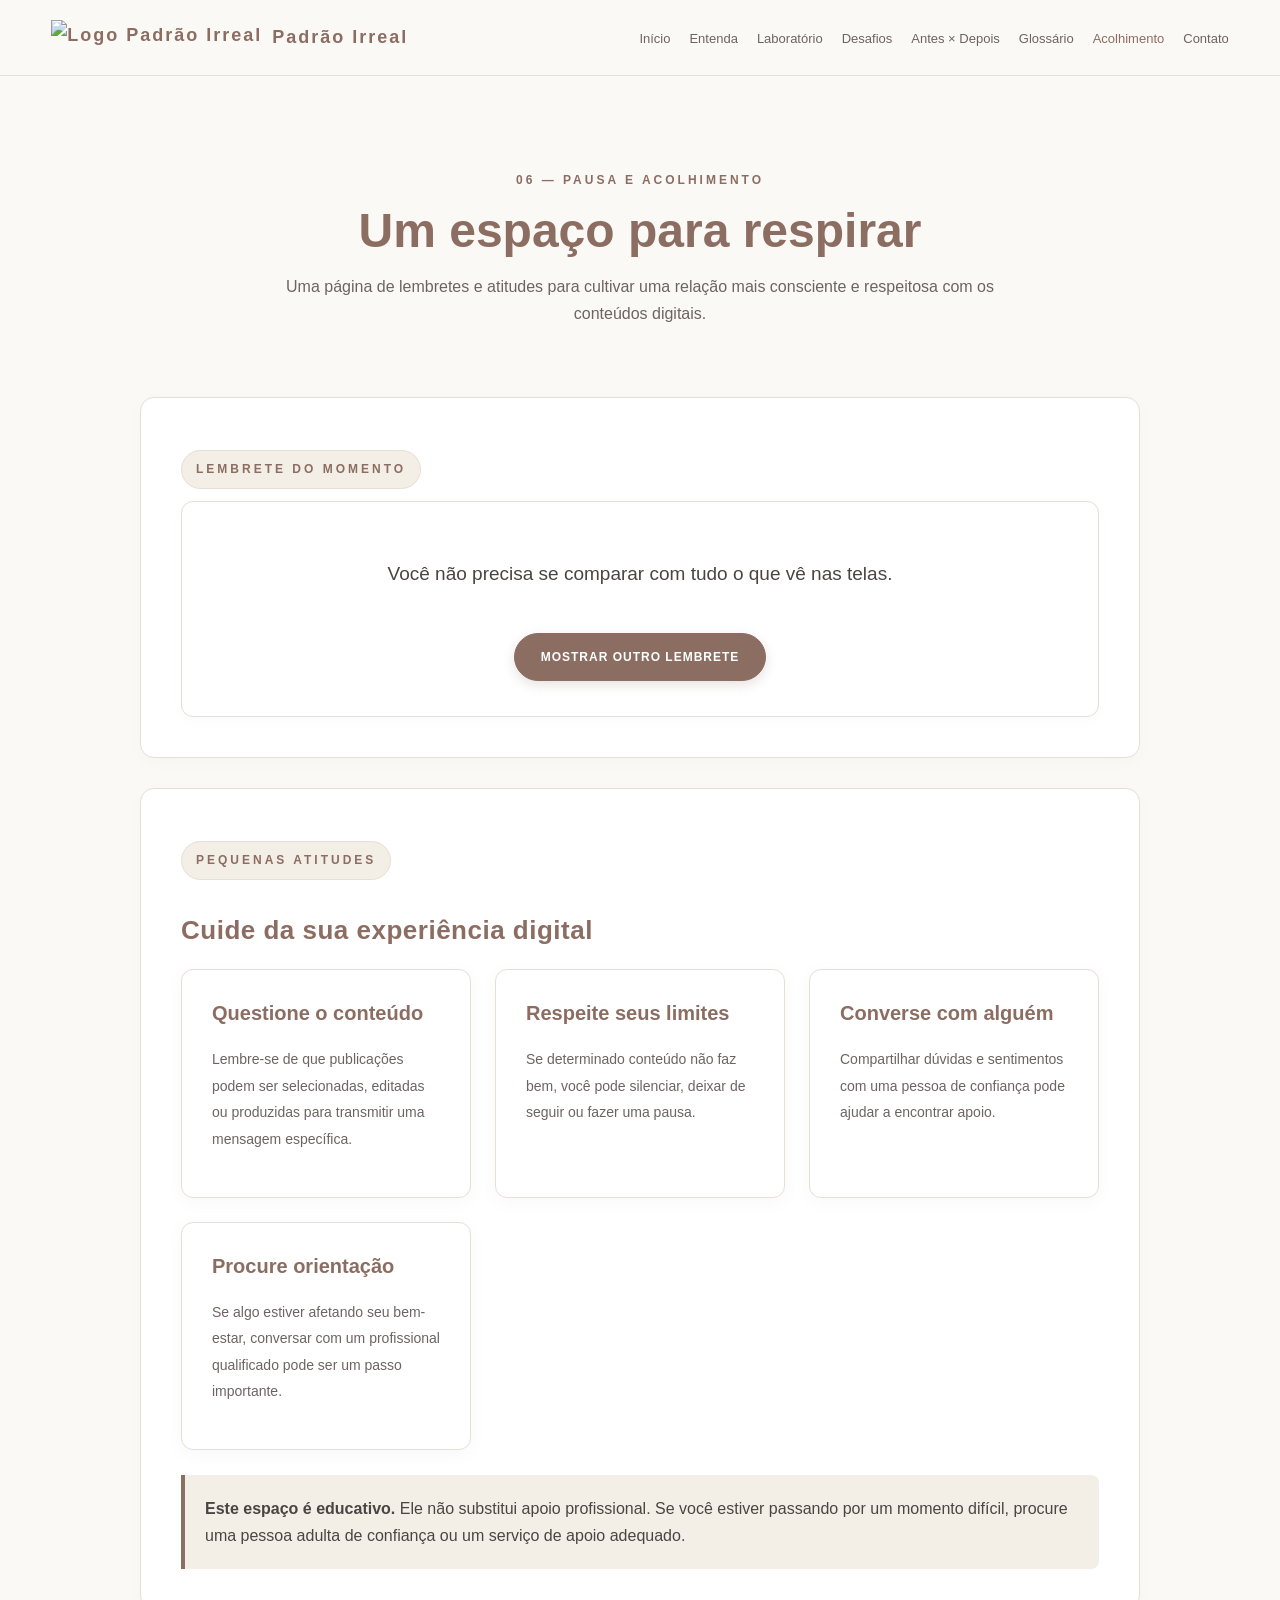
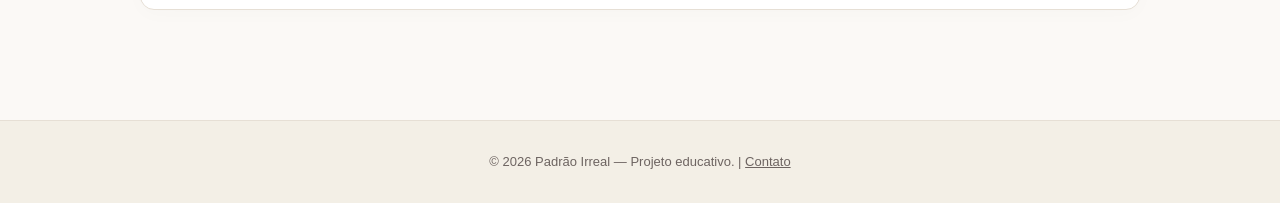
==== commit dff8ecd0: "Update logo link structure in acolhimento.html" ====
--- a/pages/acolhimento.html
+++ b/pages/acolhimento.html
@@ -12,7 +12,10 @@
     
     <header>
         <nav aria-label="Navegação principal">
-            <a class="logo" href="../index.html">Padrão Irreal</a>
+           <a class="logo" href="../index.html">
+    <img src="../imagens/sua-logo.png" alt="Logo Padrão Irreal">
+    <span>Padrão Irreal</span>
+</a>
             <ul>
                 <li><a href="../index.html">Início</a></li>
                 <li><a href="distorcao.html">Entenda</a></li>
@@ -74,4 +77,4 @@
 
     <script src="../acolhimento.js"></script>
 </body>
-</html>+</html>
--- a/style.css
+++ b/style.css
@@ -231,4 +231,21 @@
 @media (prefers-reduced-motion: reduce) {
     html { scroll-behavior: auto; }
     *, *::before, *::after { animation-duration: .01ms !important; animation-iteration-count: 1 !important; transition-duration: .01ms !important; }
-}+}
+
+.logo {
+    display: flex;
+    align-items: center;
+    gap: 10px; /* Espaço entre a logo e o texto */
+    color: var(--cor-destaque);
+    font-size: 18px;
+    font-weight: bold;
+    letter-spacing: 2px;
+    text-decoration: none;
+}
+
+.logo img {
+    height: 36px; /* Altura da imagem da logo */
+    width: auto;
+    object-fit: contain;
+}
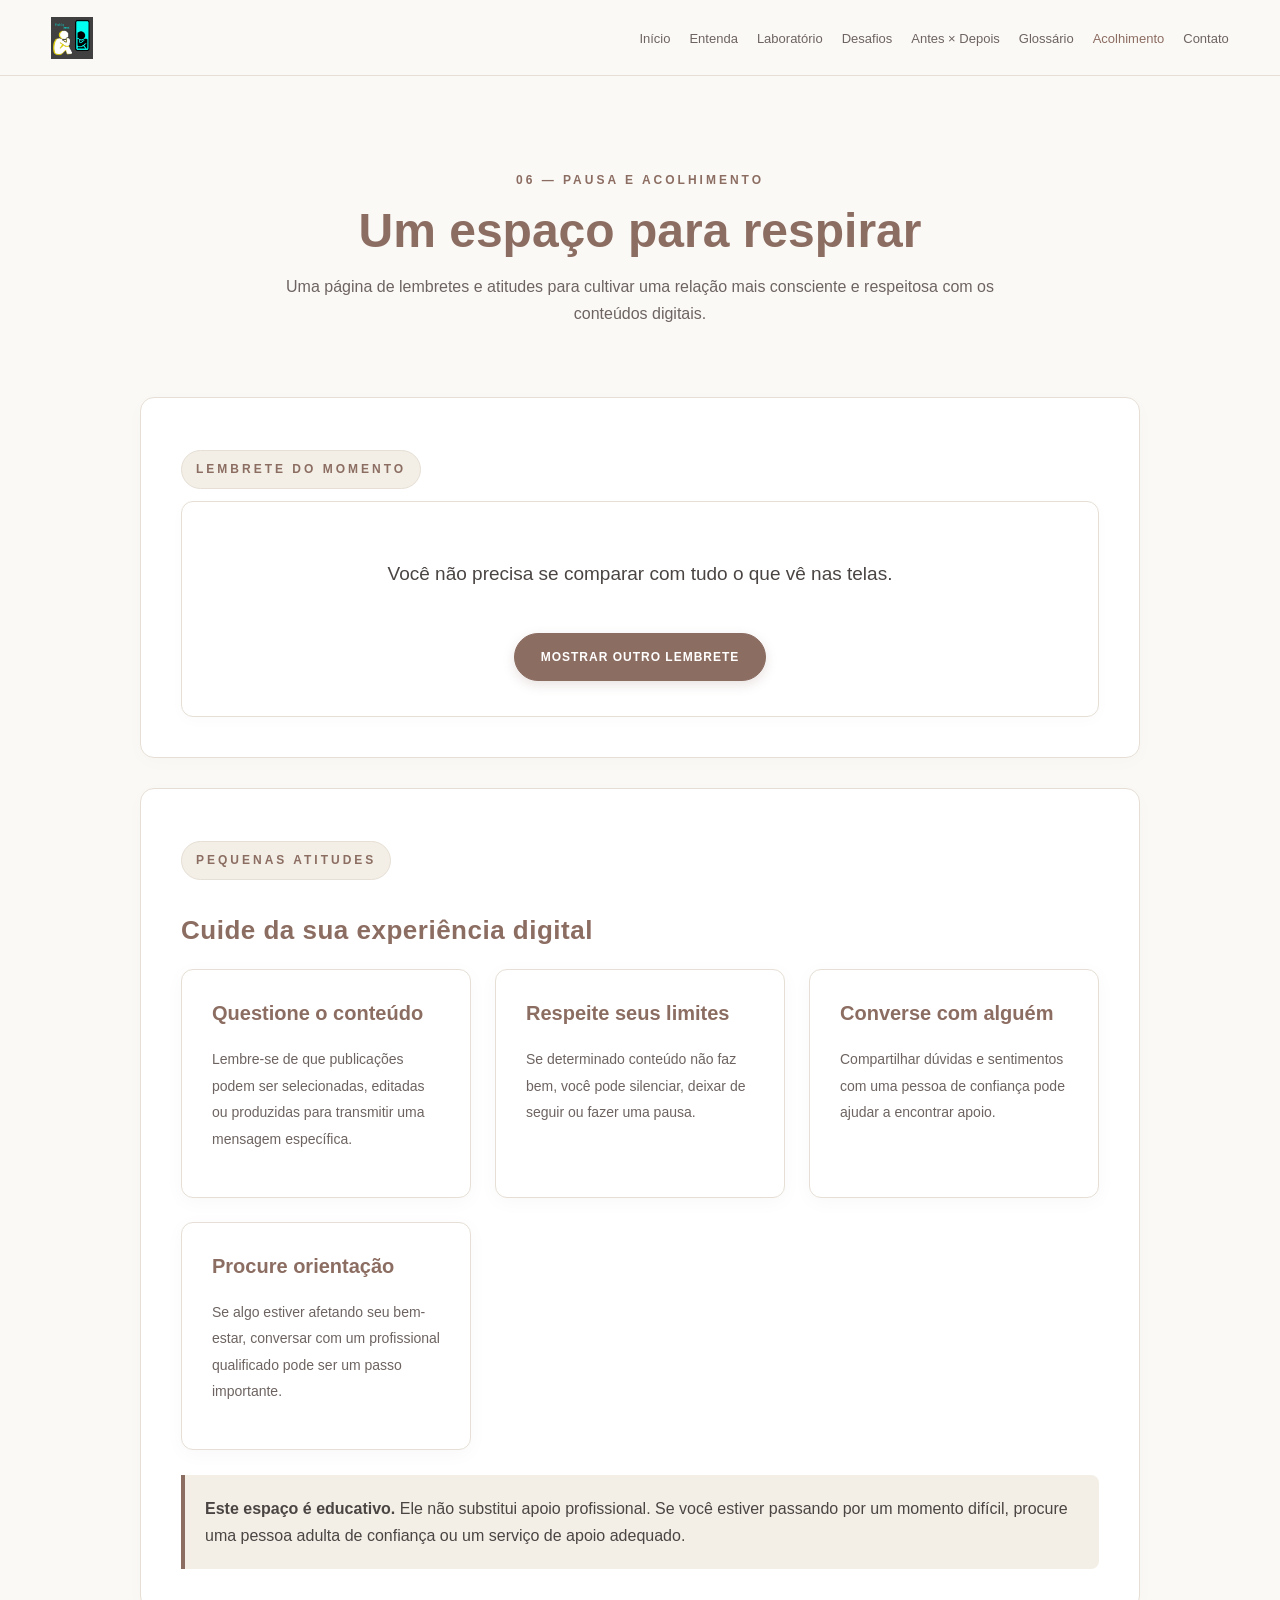
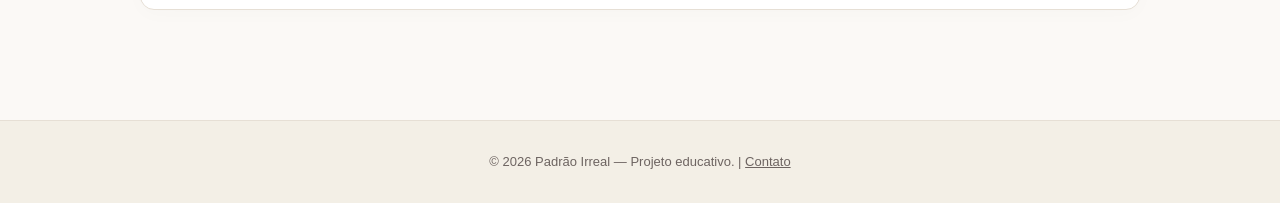
==== commit 9b36ce1a: "Change logo image format to JPG Updated logo image format from PNG to JPG." ====
--- a/pages/acolhimento.html
+++ b/pages/acolhimento.html
@@ -12,9 +12,8 @@
     
     <header>
         <nav aria-label="Navegação principal">
-           <a class="logo" href="../index.html">
-    <img src="../imagens/sua-logo.png" alt="Logo Padrão Irreal">
-    <span>Padrão Irreal</span>
+            <a class="logo" href="../index.html">
+    <img src="../imagens/logo-padrão-irreal.jpg" alt="Padrão Irreal">
 </a>
             <ul>
                 <li><a href="../index.html">Início</a></li>
--- a/style.css
+++ b/style.css
@@ -245,7 +245,7 @@
 }
 
 .logo img {
-    height: 36px; /* Altura da imagem da logo */
+    height: 42px; 
     width: auto;
     object-fit: contain;
 }
